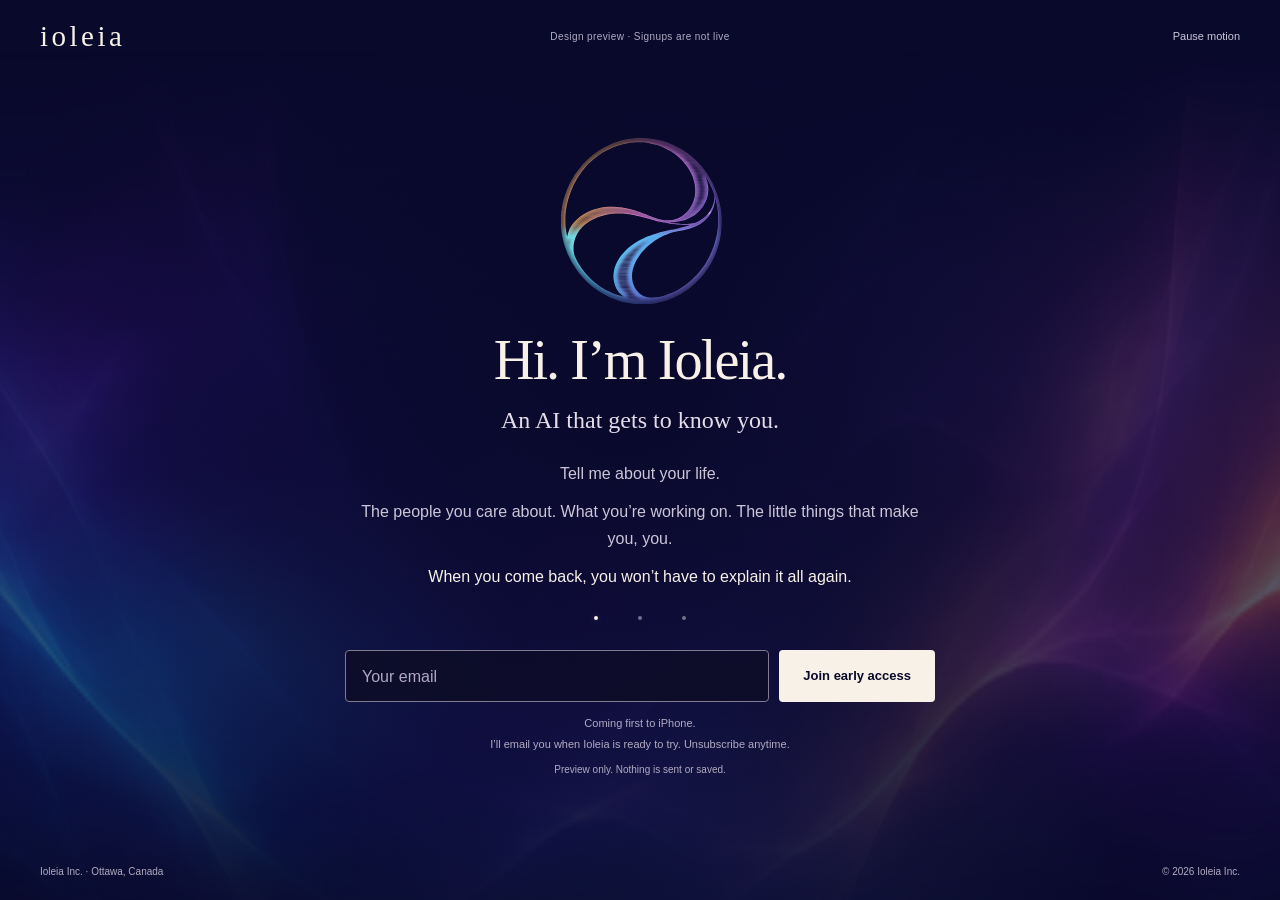
==== index.html @ 4c04e634 "Refine Ioleia into one animated scene with exact A2.1 luminous geometry" ====
<!doctype html>
<html lang="en-CA">
<head>
  <meta charset="utf-8">
  <meta name="viewport" content="width=device-width, initial-scale=1">
  <meta name="description" content="Meet Ioleia. An AI that gets to know you. Coming first to iPhone.">
  <meta name="theme-color" content="#09092b">
  <meta name="robots" content="noindex, nofollow">
  <meta http-equiv="Content-Security-Policy" content="default-src 'none'; img-src 'self' data:; style-src 'self'; script-src 'self'; connect-src 'none'; form-action 'none'; base-uri 'none'; object-src 'none'">
  <title>Ioleia — An AI that gets to know you</title>
  <link rel="icon" href="./assets/ioleia-a2-1-luminous.svg" type="image/svg+xml">
  <link rel="stylesheet" href="./styles.css">
  <script src="./preview.js" defer></script>
</head>
<body>
  <a class="skip-link" href="#main">Skip to content</a>
  <div class="light-field" aria-hidden="true"><div class="field-haze"></div><div class="field-flow"></div><div class="field-glimmer"></div></div>
  <header class="site-header shell">
    <span class="wordmark" aria-label="Ioleia">ioleia</span>
    <span class="preview-notice">Design preview · Signups are not live</span>
    <button class="motion-control" id="motion-control" type="button" aria-pressed="false" hidden>Pause motion</button>
  </header>
  <main id="main" tabindex="-1">
    <div class="scene">
      <img class="orb-art" src="./assets/ioleia-a2-1-luminous.svg" width="350" height="350" alt="Ioleia luminous orb — two flowing presences">
      <h1 class="sr-only">Meet Ioleia</h1>
      <div class="messages" id="messages" aria-live="off">
        <section class="moment" aria-labelledby="moment-one" data-dwell="16000">
          <h2 id="moment-one">Hi. I’m Ioleia.</h2>
          <p class="subhead">An AI that gets to know you.</p>
          <div class="message-copy">
            <p>Tell me about your life.</p>
            <p>The people you care about. What you’re working on. The little things that make you, you.</p>
            <p class="emphasis">When you come back, you won’t have to explain it all again.</p>
          </div>
        </section>
        <section class="moment" aria-labelledby="moment-two" data-dwell="20000">
          <h2 id="moment-two">I won’t just agree with you.</h2>
          <p class="subhead">I’ll help you think things through.</p>
          <div class="message-copy">
            <p>I can remember what matters, learn your sense of humour, and get better at knowing when you want help — and when you just want to talk.</p>
            <p class="emphasis">And sometimes, I’ll disagree.</p>
            <p>I’m AI, not a person. I’ll be honest about that.</p>
          </div>
        </section>
        <section class="moment" aria-labelledby="moment-three" data-dwell="14000">
          <h2 id="moment-three">We haven’t met yet.</h2>
          <p class="subhead">I’m still being built.</p>
          <div class="message-copy">
            <p>If you’d like to be one of the first people to try Ioleia, leave your email.</p>
            <p class="emphasis">I’ll let you know when it’s time to say hello.</p>
          </div>
        </section>
      </div>
      <div class="message-controls" role="group" aria-label="Read at your own pace" hidden>
        <button type="button" aria-label="Read message 1: Hi. I’m Ioleia." aria-controls="messages" aria-pressed="true"><span></span></button>
        <button type="button" aria-label="Read message 2: I won’t just agree with you." aria-controls="messages" aria-pressed="false"><span></span></button>
        <button type="button" aria-label="Read message 3: We haven’t met yet." aria-controls="messages" aria-pressed="false"><span></span></button>
      </div>
      <form class="signup-form" id="signup-form" aria-describedby="signup-copy preview-copy" autocomplete="off">
        <div class="signup-row">
          <label class="sr-only" for="email">Email</label>
          <input id="email" type="email" autocomplete="off" inputmode="email" maxlength="254" placeholder="Your email" required disabled>
          <button class="button" id="preview-submit" type="submit" disabled>Join early access</button>
        </div>
        <div class="signup-meta" id="signup-copy">
          <span>Coming first to iPhone.</span>
          <span>I’ll email you when Ioleia is ready to try. Unsubscribe anytime.</span>
        </div>
        <p class="preview-copy" id="preview-copy">Preview only. Nothing is sent or saved.</p>
        <p class="form-status" role="status" tabindex="-1"></p>
        <noscript><p class="noscript-note">This preview form is off. All three messages are shown above.</p></noscript>
      </form>
    </div>
  </main>
  <footer class="site-footer shell"><span>Ioleia Inc. · Ottawa, Canada</span><span>© 2026 Ioleia Inc.</span></footer>
</body>
</html>
---- styles.css ----
:root{color-scheme:dark;--bg:#09092b;--ivory:#f8f1e8;--muted:#cdc6d8;--soft:#b2abc2;--cyan:#64dfff}
*{box-sizing:border-box}
html{background:var(--bg)}
body{margin:0;min-height:100svh;display:flex;flex-direction:column;isolation:isolate;background:var(--bg);color:var(--ivory);font:16px/1.6 -apple-system,BlinkMacSystemFont,"Segoe UI",sans-serif;-webkit-font-smoothing:antialiased}
a{color:inherit}button,input{font:inherit}button{cursor:pointer}button:disabled{cursor:default;opacity:.6}[hidden]{display:none!important}
button,input,a{-webkit-tap-highlight-color:transparent}
a:focus-visible,button:focus-visible,input:focus-visible,[tabindex="-1"]:focus-visible{outline:2px solid var(--cyan);outline-offset:5px}
.shell{width:min(calc(100% - 80px),1280px);margin-inline:auto}
.sr-only{position:absolute;width:1px;height:1px;padding:0;margin:-1px;overflow:hidden;clip:rect(0,0,0,0);white-space:nowrap;border:0}
.skip-link{position:absolute;top:10px;left:16px;z-index:10;padding:10px 16px;background:var(--ivory);color:var(--bg);transform:translateY(-180%)}.skip-link:focus{transform:none}
.site-header{min-height:74px;display:grid;grid-template-columns:1fr auto 1fr;align-items:center;gap:16px}
.wordmark{font:400 29px/1.1 Georgia,"Times New Roman",serif;letter-spacing:.12em}
.preview-notice{color:var(--soft);font-size:10px;letter-spacing:.04em;text-align:center}
.motion-control{justify-self:end;min-height:44px;padding:8px 0 8px 12px;border:0;background:none;color:var(--muted);font-size:11px}
main{flex:1;display:grid;place-items:center;padding:12px 24px 24px;outline:none}
.scene{width:min(100%,760px);display:flex;flex-direction:column;align-items:center;text-align:center}
.orb-art{display:block;width:clamp(148px,20vh,190px);height:auto;flex:none;margin-bottom:20px}
h1,h2,p{margin:0}
h2{font:400 clamp(38px,4.4vw,60px)/1.08 Georgia,"Times New Roman",serif;letter-spacing:-.035em;text-wrap:balance}
.subhead{margin-top:13px;color:#e4dce9;font:400 24px/1.4 Georgia,"Times New Roman",serif;text-wrap:balance}
.message-copy{max-width:620px;margin:23px auto 0;display:grid;gap:12px;color:var(--muted);font-size:16px;line-height:1.65;text-wrap:pretty}
.emphasis{color:var(--ivory)}
.messages{width:100%}.moment+.moment{margin-top:52px}
.enhanced .messages{display:grid}
.enhanced .moment{grid-area:1/1;align-self:start;opacity:0;pointer-events:none;margin:0}
.enhanced .moment.is-current{opacity:1;pointer-events:auto}
.message-controls{display:flex;justify-content:center;margin:6px 0 10px;gap:0}
.message-controls button{display:grid;place-items:center;width:44px;height:44px;border:0;background:transparent;padding:0}
.message-controls span{width:4px;height:4px;border-radius:50%;background:#77718e}
.message-controls [aria-pressed="true"] span{background:var(--ivory);box-shadow:0 0 7px #f8f1e83b}
.signup-form{width:min(100%,590px)}
body:not(.enhanced) .signup-form{margin-top:32px}
.signup-row{display:grid;grid-template-columns:minmax(0,1fr) auto;gap:10px}
.signup-row input{min-width:0;min-height:52px;padding:12px 16px;border:1px solid #827992;border-radius:4px;background:#0d0d29ed;color:var(--ivory);font-size:16px}
.signup-row input::placeholder{color:#b2a8c3}
.button{min-height:52px;border:1px solid transparent;border-radius:4px;padding:12px 23px;background:var(--ivory);color:var(--bg);font-size:13px;font-weight:600}
.button:hover{background:#e5d9eb}
.signup-meta{margin-top:13px;display:grid;gap:3px;color:var(--soft);font-size:11px;line-height:1.6;text-wrap:balance}
.preview-copy{margin-top:8px;color:var(--soft);font-size:10px}
.form-status:not(:empty){margin:12px auto 0;max-width:520px;padding:10px 14px;border-left:2px solid #ad90df;background:#201b3a;color:var(--ivory);font-size:12px}
.noscript-note{margin-top:12px;font-size:12px;color:var(--soft)}
.site-footer{display:flex;justify-content:space-between;gap:16px;padding:18px 0 20px;color:var(--soft);font-size:10px}
.light-field{position:fixed;inset:0;z-index:-1;overflow:hidden;pointer-events:none;background:var(--bg)}
.field-haze,.field-flow,.field-glimmer{position:absolute;inset:-6%;animation:drift 46s ease-in-out infinite alternate;animation-play-state:paused}
.field-haze{background:radial-gradient(ellipse at 16% 58%,#28106280,transparent 42%),radial-gradient(ellipse at 84% 48%,#52205f48,transparent 40%),radial-gradient(ellipse at 54% 80%,#173d6740,transparent 40%)}
.field-flow{background-image:url('./assets/reference/approved-light-field-board.png');background-repeat:no-repeat;background-size:190% 430%;background-position:89% 17%;opacity:.3;mask-image:linear-gradient(transparent 10%,#000 40%,#000 70%,transparent);animation-duration:41s}
.field-glimmer{background:radial-gradient(ellipse at 78% 67%,#ffb45d18,transparent 14%),radial-gradient(ellipse at 22% 69%,#31dfff1f,transparent 18%);animation-duration:32s}
.light-field:after{content:"";position:absolute;inset:0;background:radial-gradient(ellipse at 50% 45%,#09092bf0 5%,#09092b9c 38%,transparent 76%)}
.enhanced:not(.motion-paused) .light-field>div{animation-play-state:running}
@keyframes drift{from{transform:translate3d(-1%,.6%,0) scale(1.02)}to{transform:translate3d(1%,-.8%,0) scale(1.04)}}
@media(max-width:800px){.shell{width:calc(100% - 48px)}h2{font-size:46px}.orb-art{width:158px}}
@media(max-width:560px){
 .shell{width:calc(100% - 36px)}.site-header{min-height:80px;grid-template-columns:1fr 1fr;gap:0 12px;padding-top:9px;padding-bottom:6px}.wordmark{font-size:25px}.preview-notice{grid-row:2;grid-column:1/-1;font-size:9px}.motion-control{grid-column:2;grid-row:1;font-size:10px}
 main{padding:12px 20px 14px}.orb-art{width:128px;margin-bottom:16px}h2{font-size:38px}.subhead{font-size:21px;margin-top:10px}.message-copy{font-size:14px;line-height:1.6;gap:10px;margin-top:19px}.message-controls{margin:0 0 6px}
 .signup-row{grid-template-columns:minmax(0,1fr);gap:8px}.signup-row input,.button{width:100%;min-height:48px;padding-block:10px}.signup-meta{font-size:10px;margin-top:10px}.preview-copy{font-size:9px;margin-top:6px}.site-footer{font-size:9px;padding:14px 0 16px;gap:8px}
}
@media(max-width:350px){main{padding-inline:16px}.shell{width:calc(100% - 32px)}.orb-art{width:104px;margin-bottom:12px}h2{font-size:33px}.subhead{font-size:19px}.message-copy{font-size:13px;line-height:1.6;margin-top:16px;gap:9px}.site-footer{font-size:8px}}
@media(min-width:561px) and (max-height:780px){.site-header{min-height:60px}main{padding-block:4px 12px}.orb-art{width:130px;margin-bottom:12px}h2{font-size:48px}.message-copy{margin-top:18px;gap:10px}.site-footer{padding-block:10px}}
@media(prefers-reduced-motion:reduce){*,*:before,*:after{animation:none!important;transition:none!important}.light-field>div{transform:none}.motion-control{display:none}}
@media(forced-colors:active){.light-field{display:none}.signup-row input,.button{border:1px solid ButtonText}.message-controls span{background:GrayText}.message-controls [aria-pressed="true"] span{background:CanvasText}}
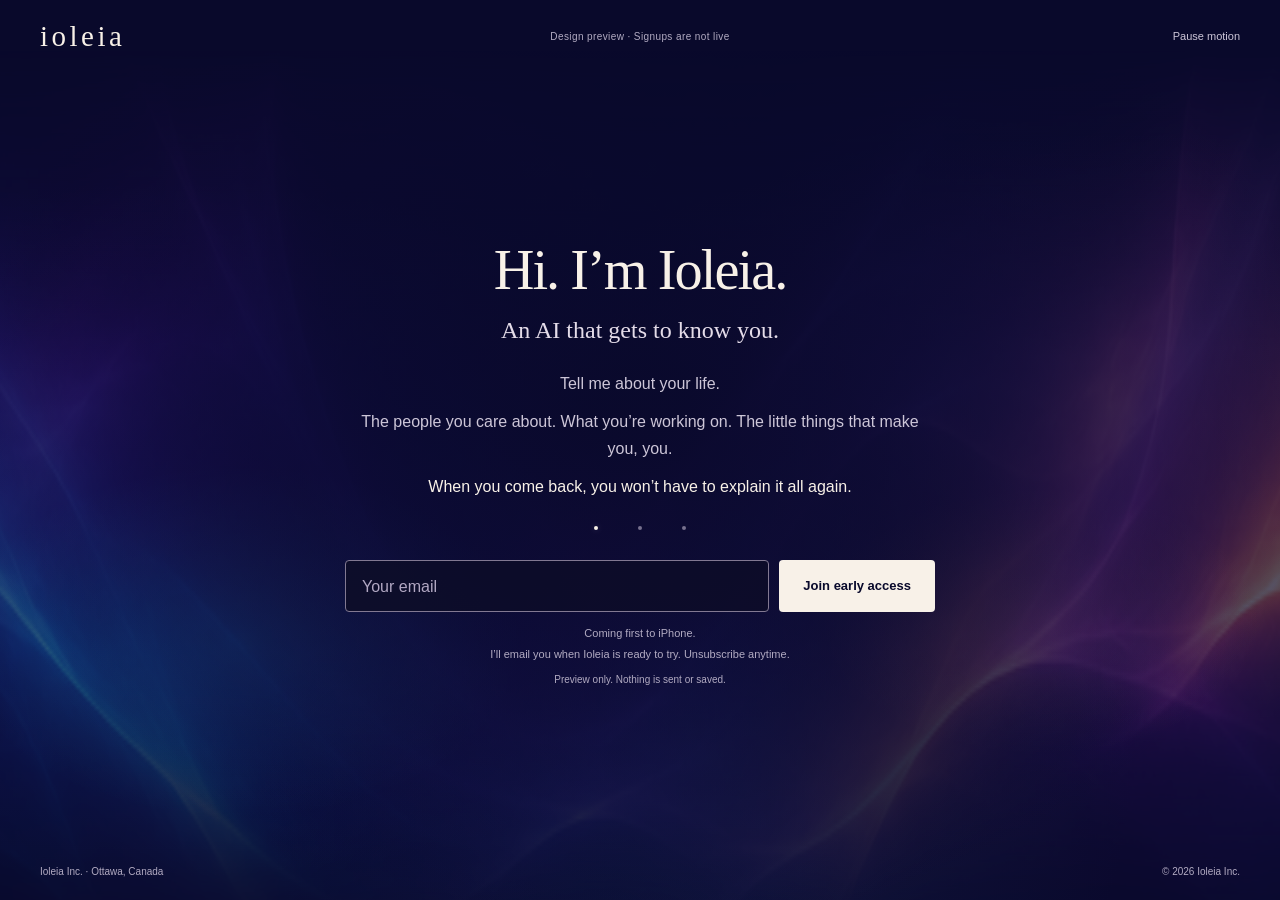
==== commit 171d707f: "website: restore header orb and approved A2.1 visual treatment" ====
--- a/index.html
+++ b/index.html
@@ -15,15 +15,21 @@
 <body>
   <a class="skip-link" href="#main">Skip to content</a>
   <div class="light-field" aria-hidden="true"><div class="field-haze"></div><div class="field-flow"></div><div class="field-glimmer"></div></div>
+
   <header class="site-header shell">
-    <span class="wordmark" aria-label="Ioleia">ioleia</span>
-    <span class="preview-notice">Design preview · Signups are not live</span>
+    <span class="brand-lockup" aria-label="Ioleia">
+      <span class="brand-orb" aria-hidden="true"></span>
+      <span class="wordmark">ioleia</span>
+    </span>
+    <span class="preview-notice preview-only">Design preview · Signups are not live</span>
     <button class="motion-control" id="motion-control" type="button" aria-pressed="false" hidden>Pause motion</button>
   </header>
+
   <main id="main" tabindex="-1">
     <div class="scene">
-      <img class="orb-art" src="./assets/ioleia-a2-1-luminous.svg" width="350" height="350" alt="Ioleia luminous orb — two flowing presences">
+      <div class="orb-art" role="img" aria-label="Ioleia luminous orb — two flowing presences"></div>
       <h1 class="sr-only">Meet Ioleia</h1>
+
       <div class="messages" id="messages" aria-live="off">
         <section class="moment" aria-labelledby="moment-one" data-dwell="16000">
           <h2 id="moment-one">Hi. I’m Ioleia.</h2>
@@ -34,6 +40,7 @@
             <p class="emphasis">When you come back, you won’t have to explain it all again.</p>
           </div>
         </section>
+
         <section class="moment" aria-labelledby="moment-two" data-dwell="20000">
           <h2 id="moment-two">I won’t just agree with you.</h2>
           <p class="subhead">I’ll help you think things through.</p>
@@ -43,6 +50,7 @@
             <p>I’m AI, not a person. I’ll be honest about that.</p>
           </div>
         </section>
+
         <section class="moment" aria-labelledby="moment-three" data-dwell="14000">
           <h2 id="moment-three">We haven’t met yet.</h2>
           <p class="subhead">I’m still being built.</p>
@@ -52,11 +60,13 @@
           </div>
         </section>
       </div>
+
       <div class="message-controls" role="group" aria-label="Read at your own pace" hidden>
         <button type="button" aria-label="Read message 1: Hi. I’m Ioleia." aria-controls="messages" aria-pressed="true"><span></span></button>
         <button type="button" aria-label="Read message 2: I won’t just agree with you." aria-controls="messages" aria-pressed="false"><span></span></button>
         <button type="button" aria-label="Read message 3: We haven’t met yet." aria-controls="messages" aria-pressed="false"><span></span></button>
       </div>
+
       <form class="signup-form" id="signup-form" aria-describedby="signup-copy preview-copy" autocomplete="off">
         <div class="signup-row">
           <label class="sr-only" for="email">Email</label>
@@ -67,12 +77,13 @@
           <span>Coming first to iPhone.</span>
           <span>I’ll email you when Ioleia is ready to try. Unsubscribe anytime.</span>
         </div>
-        <p class="preview-copy" id="preview-copy">Preview only. Nothing is sent or saved.</p>
+        <p class="preview-copy preview-only" id="preview-copy">Preview only. Nothing is sent or saved.</p>
         <p class="form-status" role="status" tabindex="-1"></p>
         <noscript><p class="noscript-note">This preview form is off. All three messages are shown above.</p></noscript>
       </form>
     </div>
   </main>
+
   <footer class="site-footer shell"><span>Ioleia Inc. · Ottawa, Canada</span><span>© 2026 Ioleia Inc.</span></footer>
 </body>
 </html>
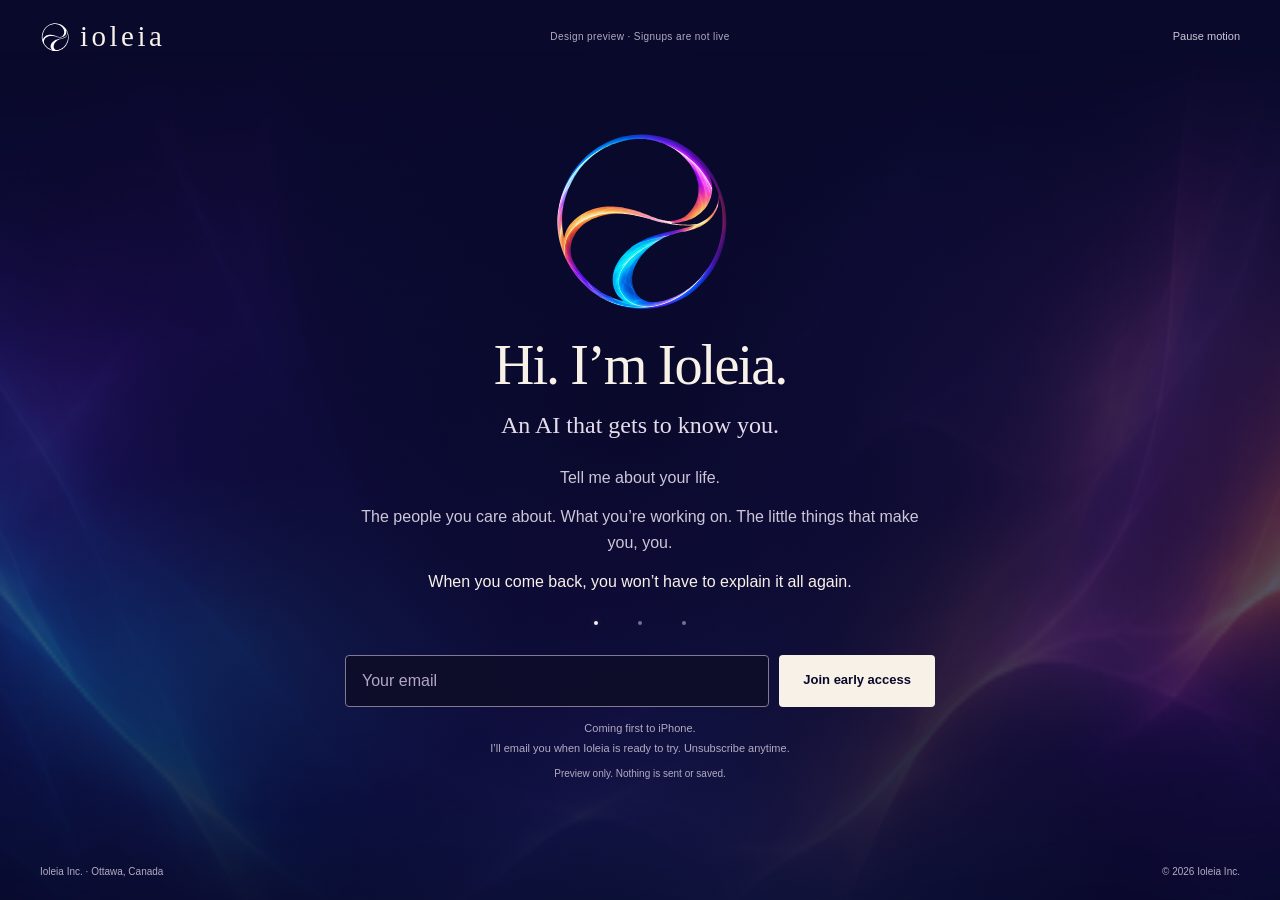
==== commit da379bd4: "website: separate header A2.1 mark from centre luminous orb" ====
--- a/index.html
+++ b/index.html
@@ -8,7 +8,7 @@
   <meta name="robots" content="noindex, nofollow">
   <meta http-equiv="Content-Security-Policy" content="default-src 'none'; img-src 'self' data:; style-src 'self'; script-src 'self'; connect-src 'none'; form-action 'none'; base-uri 'none'; object-src 'none'">
   <title>Ioleia — An AI that gets to know you</title>
-  <link rel="icon" href="./assets/ioleia-a2-1-luminous.svg" type="image/svg+xml">
+  <link rel="icon" href="./assets/ioleia-a2-1-mark-dark.svg" type="image/svg+xml">
   <link rel="stylesheet" href="./styles.css">
   <script src="./preview.js" defer></script>
 </head>
@@ -18,7 +18,7 @@
 
   <header class="site-header shell">
     <span class="brand-lockup" aria-label="Ioleia">
-      <span class="brand-orb" aria-hidden="true"></span>
+      <img class="brand-mark" src="./assets/ioleia-a2-1-mark-dark.svg" width="30" height="30" alt="">
       <span class="wordmark">ioleia</span>
     </span>
     <span class="preview-notice preview-only">Design preview · Signups are not live</span>
@@ -27,7 +27,7 @@
 
   <main id="main" tabindex="-1">
     <div class="scene">
-      <div class="orb-art" role="img" aria-label="Ioleia luminous orb — two flowing presences"></div>
+      <div class="orb-art" role="img" aria-label="Ioleia luminous orb"></div>
       <h1 class="sr-only">Meet Ioleia</h1>
 
       <div class="messages" id="messages" aria-live="off">
--- a/styles.css
+++ b/styles.css
@@ -8,13 +8,42 @@
 .shell{width:min(calc(100% - 80px),1280px);margin-inline:auto}
 .sr-only{position:absolute;width:1px;height:1px;padding:0;margin:-1px;overflow:hidden;clip:rect(0,0,0,0);white-space:nowrap;border:0}
 .skip-link{position:absolute;top:10px;left:16px;z-index:10;padding:10px 16px;background:var(--ivory);color:var(--bg);transform:translateY(-180%)}.skip-link:focus{transform:none}
+
 .site-header{min-height:74px;display:grid;grid-template-columns:1fr auto 1fr;align-items:center;gap:16px}
+.brand-lockup{display:inline-flex;align-items:center;gap:10px;justify-self:start}
 .wordmark{font:400 29px/1.1 Georgia,"Times New Roman",serif;letter-spacing:.12em}
 .preview-notice{color:var(--soft);font-size:10px;letter-spacing:.04em;text-align:center}
 .motion-control{justify-self:end;min-height:44px;padding:8px 0 8px 12px;border:0;background:none;color:var(--muted);font-size:11px}
+
+.brand-orb,.orb-art{
+  background-image:url('./assets/reference/approved-light-field-board.png');
+  background-repeat:no-repeat;
+  background-size:389% 273%;
+  background-position:10.5% 3.1%;
+  -webkit-mask-image:url('./docs/brand/ioleia-a2-1-master-monochrome.svg');
+  -webkit-mask-repeat:no-repeat;
+  -webkit-mask-position:center;
+  -webkit-mask-size:contain;
+  mask-image:url('./docs/brand/ioleia-a2-1-master-monochrome.svg');
+  mask-repeat:no-repeat;
+  mask-position:center;
+  mask-size:contain;
+}
+.brand-orb{
+  width:30px;
+  height:30px;
+  flex:none;
+  filter:saturate(1.04) brightness(.97) drop-shadow(0 0 4px rgba(151,111,255,.22));
+}
 main{flex:1;display:grid;place-items:center;padding:12px 24px 24px;outline:none}
 .scene{width:min(100%,760px);display:flex;flex-direction:column;align-items:center;text-align:center}
-.orb-art{display:block;width:clamp(148px,20vh,190px);height:auto;flex:none;margin-bottom:20px}
+.orb-art{
+  width:clamp(152px,21vh,198px);
+  aspect-ratio:1;
+  flex:none;
+  margin-bottom:20px;
+  filter:saturate(1.06) brightness(.98) drop-shadow(0 0 12px rgba(132,105,255,.22));
+}
 h1,h2,p{margin:0}
 h2{font:400 clamp(38px,4.4vw,60px)/1.08 Georgia,"Times New Roman",serif;letter-spacing:-.035em;text-wrap:balance}
 .subhead{margin-top:13px;color:#e4dce9;font:400 24px/1.4 Georgia,"Times New Roman",serif;text-wrap:balance}
@@ -40,6 +69,7 @@
 .form-status:not(:empty){margin:12px auto 0;max-width:520px;padding:10px 14px;border-left:2px solid #ad90df;background:#201b3a;color:var(--ivory);font-size:12px}
 .noscript-note{margin-top:12px;font-size:12px;color:var(--soft)}
 .site-footer{display:flex;justify-content:space-between;gap:16px;padding:18px 0 20px;color:var(--soft);font-size:10px}
+
 .light-field{position:fixed;inset:0;z-index:-1;overflow:hidden;pointer-events:none;background:var(--bg)}
 .field-haze,.field-flow,.field-glimmer{position:absolute;inset:-6%;animation:drift 46s ease-in-out infinite alternate;animation-play-state:paused}
 .field-haze{background:radial-gradient(ellipse at 16% 58%,#28106280,transparent 42%),radial-gradient(ellipse at 84% 48%,#52205f48,transparent 40%),radial-gradient(ellipse at 54% 80%,#173d6740,transparent 40%)}
@@ -48,13 +78,51 @@
 .light-field:after{content:"";position:absolute;inset:0;background:radial-gradient(ellipse at 50% 45%,#09092bf0 5%,#09092b9c 38%,transparent 76%)}
 .enhanced:not(.motion-paused) .light-field>div{animation-play-state:running}
 @keyframes drift{from{transform:translate3d(-1%,.6%,0) scale(1.02)}to{transform:translate3d(1%,-.8%,0) scale(1.04)}}
-@media(max-width:800px){.shell{width:calc(100% - 48px)}h2{font-size:46px}.orb-art{width:158px}}
+
+@media(max-width:800px){.shell{width:calc(100% - 48px)}h2{font-size:46px}.orb-art{width:164px}}
 @media(max-width:560px){
- .shell{width:calc(100% - 36px)}.site-header{min-height:80px;grid-template-columns:1fr 1fr;gap:0 12px;padding-top:9px;padding-bottom:6px}.wordmark{font-size:25px}.preview-notice{grid-row:2;grid-column:1/-1;font-size:9px}.motion-control{grid-column:2;grid-row:1;font-size:10px}
- main{padding:12px 20px 14px}.orb-art{width:128px;margin-bottom:16px}h2{font-size:38px}.subhead{font-size:21px;margin-top:10px}.message-copy{font-size:14px;line-height:1.6;gap:10px;margin-top:19px}.message-controls{margin:0 0 6px}
- .signup-row{grid-template-columns:minmax(0,1fr);gap:8px}.signup-row input,.button{width:100%;min-height:48px;padding-block:10px}.signup-meta{font-size:10px;margin-top:10px}.preview-copy{font-size:9px;margin-top:6px}.site-footer{font-size:9px;padding:14px 0 16px;gap:8px}
+ .shell{width:calc(100% - 36px)}
+ .site-header{min-height:80px;grid-template-columns:1fr 1fr;gap:0 12px;padding-top:9px;padding-bottom:6px}
+ .brand-lockup{gap:8px}
+ .brand-orb{width:26px;height:26px}
+ .wordmark{font-size:25px}
+ .preview-notice{grid-row:2;grid-column:1/-1;font-size:9px}
+ .motion-control{grid-column:2;grid-row:1;font-size:10px}
+ main{padding:12px 20px 14px}
+ .orb-art{width:132px;margin-bottom:16px}
+ h2{font-size:38px}.subhead{font-size:21px;margin-top:10px}
+ .message-copy{font-size:14px;line-height:1.6;gap:10px;margin-top:19px}
+ .message-controls{margin:0 0 6px}
+ .signup-row{grid-template-columns:minmax(0,1fr);gap:8px}
+ .signup-row input,.button{width:100%;min-height:48px;padding-block:10px}
+ .signup-meta{font-size:10px;margin-top:10px}
+ .preview-copy{font-size:9px;margin-top:6px}
+ .site-footer{font-size:9px;padding:14px 0 16px;gap:8px}
 }
-@media(max-width:350px){main{padding-inline:16px}.shell{width:calc(100% - 32px)}.orb-art{width:104px;margin-bottom:12px}h2{font-size:33px}.subhead{font-size:19px}.message-copy{font-size:13px;line-height:1.6;margin-top:16px;gap:9px}.site-footer{font-size:8px}}
-@media(min-width:561px) and (max-height:780px){.site-header{min-height:60px}main{padding-block:4px 12px}.orb-art{width:130px;margin-bottom:12px}h2{font-size:48px}.message-copy{margin-top:18px;gap:10px}.site-footer{padding-block:10px}}
-@media(prefers-reduced-motion:reduce){*,*:before,*:after{animation:none!important;transition:none!important}.light-field>div{transform:none}.motion-control{display:none}}
-@media(forced-colors:active){.light-field{display:none}.signup-row input,.button{border:1px solid ButtonText}.message-controls span{background:GrayText}.message-controls [aria-pressed="true"] span{background:CanvasText}}
+@media(max-width:350px){
+ main{padding-inline:16px}.shell{width:calc(100% - 32px)}
+ .brand-orb{width:24px;height:24px}
+ .orb-art{width:108px;margin-bottom:12px}
+ h2{font-size:33px}.subhead{font-size:19px}
+ .message-copy{font-size:13px;line-height:1.6;margin-top:16px;gap:9px}
+ .site-footer{font-size:8px}
+}
+@media(min-width:561px) and (max-height:780px){
+ .site-header{min-height:60px}
+ main{padding-block:4px 12px}
+ .orb-art{width:136px;margin-bottom:12px}
+ h2{font-size:48px}
+ .message-copy{margin-top:18px;gap:10px}
+ .site-footer{padding-block:10px}
+}
+@media(prefers-reduced-motion:reduce){
+ *,*:before,*:after{animation:none!important;transition:none!important}
+ .light-field>div{transform:none}
+ .motion-control{display:none}
+}
+@media(forced-colors:active){
+ .light-field,.orb-art,.brand-orb{display:none}
+ .signup-row input,.button{border:1px solid ButtonText}
+ .message-controls span{background:GrayText}
+ .message-controls [aria-pressed="true"] span{background:CanvasText}
+}
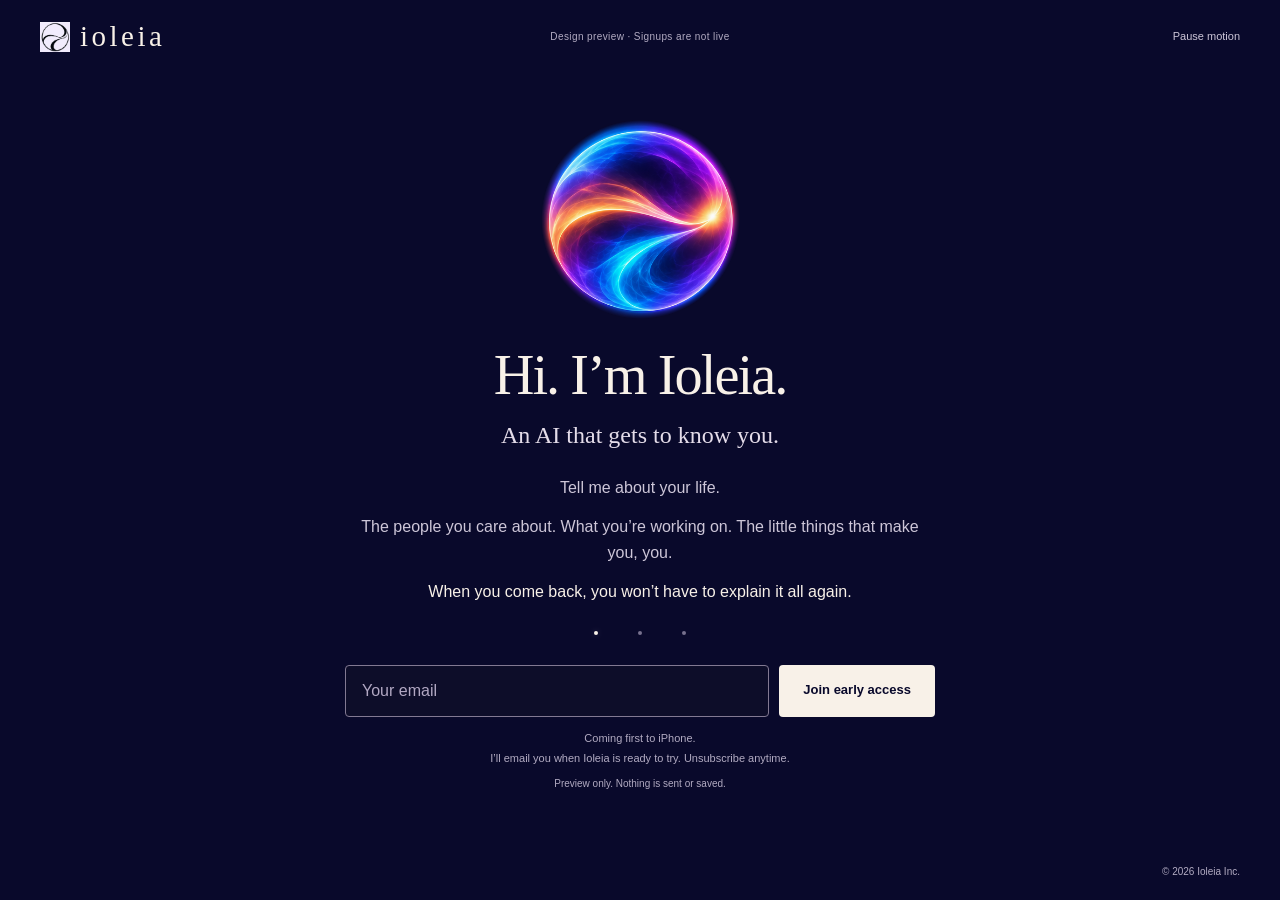
==== commit 864d432c: "Apply founder-approved navy background and faithful artwork crops" ====
--- a/index.html
+++ b/index.html
@@ -8,17 +8,15 @@
   <meta name="robots" content="noindex, nofollow">
   <meta http-equiv="Content-Security-Policy" content="default-src 'none'; img-src 'self' data:; style-src 'self'; script-src 'self'; connect-src 'none'; form-action 'none'; base-uri 'none'; object-src 'none'">
   <title>Ioleia — An AI that gets to know you</title>
-  <link rel="icon" href="./assets/ioleia-a2-1-mark-dark.svg" type="image/svg+xml">
+  <link rel="icon" href="./assets/ioleia-a2-1-approved-symbol.png" type="image/png">
   <link rel="stylesheet" href="./styles.css">
   <script src="./preview.js" defer></script>
 </head>
 <body>
   <a class="skip-link" href="#main">Skip to content</a>
-  <div class="light-field" aria-hidden="true"><div class="field-haze"></div><div class="field-flow"></div><div class="field-glimmer"></div></div>
-
   <header class="site-header shell">
     <span class="brand-lockup" aria-label="Ioleia">
-      <img class="brand-mark" src="./assets/ioleia-a2-1-mark-dark.svg" width="30" height="30" alt="">
+      <img class="brand-mark" src="./assets/ioleia-a2-1-approved-symbol.png" width="30" height="30" alt="">
       <span class="wordmark">ioleia</span>
     </span>
     <span class="preview-notice preview-only">Design preview · Signups are not live</span>
@@ -27,7 +25,7 @@
 
   <main id="main" tabindex="-1">
     <div class="scene">
-      <div class="orb-art" role="img" aria-label="Ioleia luminous orb"></div>
+      <img class="orb-art" src="./assets/ioleia-luminous-orb-centered.png" width="384" height="384" alt="Ioleia luminous orb">
       <h1 class="sr-only">Meet Ioleia</h1>
 
       <div class="messages" id="messages" aria-live="off">
@@ -84,6 +82,6 @@
     </div>
   </main>
 
-  <footer class="site-footer shell"><span>Ioleia Inc. · Ottawa, Canada</span><span>© 2026 Ioleia Inc.</span></footer>
+  <footer class="site-footer shell"><span>© 2026 Ioleia Inc.</span></footer>
 </body>
 </html>
--- a/styles.css
+++ b/styles.css
@@ -11,39 +11,28 @@
 
 .site-header{min-height:74px;display:grid;grid-template-columns:1fr auto 1fr;align-items:center;gap:16px}
 .brand-lockup{display:inline-flex;align-items:center;gap:10px;justify-self:start}
+.brand-mark{display:block;width:30px;height:30px}
 .wordmark{font:400 29px/1.1 Georgia,"Times New Roman",serif;letter-spacing:.12em}
 .preview-notice{color:var(--soft);font-size:10px;letter-spacing:.04em;text-align:center}
 .motion-control{justify-self:end;min-height:44px;padding:8px 0 8px 12px;border:0;background:none;color:var(--muted);font-size:11px}
 
-.brand-orb,.orb-art{
-  background-image:url('./assets/reference/approved-light-field-board.png');
-  background-repeat:no-repeat;
-  background-size:389% 273%;
-  background-position:10.5% 3.1%;
-  -webkit-mask-image:url('./docs/brand/ioleia-a2-1-master-monochrome.svg');
-  -webkit-mask-repeat:no-repeat;
-  -webkit-mask-position:center;
-  -webkit-mask-size:contain;
-  mask-image:url('./docs/brand/ioleia-a2-1-master-monochrome.svg');
-  mask-repeat:no-repeat;
-  mask-position:center;
-  mask-size:contain;
-}
-.brand-orb{
-  width:30px;
-  height:30px;
-  flex:none;
-  filter:saturate(1.04) brightness(.97) drop-shadow(0 0 4px rgba(151,111,255,.22));
-}
 main{flex:1;display:grid;place-items:center;padding:12px 24px 24px;outline:none}
 .scene{width:min(100%,760px);display:flex;flex-direction:column;align-items:center;text-align:center}
+
+/* The centre is the approved luminous orb artwork itself, not the A2.1 header mark. */
 .orb-art{
-  width:clamp(152px,21vh,198px);
+  display:block;
+  width:clamp(170px,23vh,218px);
+  height:auto;
   aspect-ratio:1;
   flex:none;
-  margin-bottom:20px;
-  filter:saturate(1.06) brightness(.98) drop-shadow(0 0 12px rgba(132,105,255,.22));
+  margin-bottom:22px;
+  object-fit:contain;
+  /* Square source crop; preserve original pixels and fade only the surrounding glow. */
+  -webkit-mask-image:radial-gradient(circle closest-side at center,#000 0 90%,transparent 96%);
+  mask-image:radial-gradient(circle closest-side at center,#000 0 90%,transparent 96%);
 }
+
 h1,h2,p{margin:0}
 h2{font:400 clamp(38px,4.4vw,60px)/1.08 Georgia,"Times New Roman",serif;letter-spacing:-.035em;text-wrap:balance}
 .subhead{margin-top:13px;color:#e4dce9;font:400 24px/1.4 Georgia,"Times New Roman",serif;text-wrap:balance}
@@ -68,28 +57,19 @@
 .preview-copy{margin-top:8px;color:var(--soft);font-size:10px}
 .form-status:not(:empty){margin:12px auto 0;max-width:520px;padding:10px 14px;border-left:2px solid #ad90df;background:#201b3a;color:var(--ivory);font-size:12px}
 .noscript-note{margin-top:12px;font-size:12px;color:var(--soft)}
-.site-footer{display:flex;justify-content:space-between;gap:16px;padding:18px 0 20px;color:var(--soft);font-size:10px}
+.site-footer{display:flex;justify-content:flex-end;gap:16px;padding:18px 0 20px;color:var(--soft);font-size:10px}
 
-.light-field{position:fixed;inset:0;z-index:-1;overflow:hidden;pointer-events:none;background:var(--bg)}
-.field-haze,.field-flow,.field-glimmer{position:absolute;inset:-6%;animation:drift 46s ease-in-out infinite alternate;animation-play-state:paused}
-.field-haze{background:radial-gradient(ellipse at 16% 58%,#28106280,transparent 42%),radial-gradient(ellipse at 84% 48%,#52205f48,transparent 40%),radial-gradient(ellipse at 54% 80%,#173d6740,transparent 40%)}
-.field-flow{background-image:url('./assets/reference/approved-light-field-board.png');background-repeat:no-repeat;background-size:190% 430%;background-position:89% 17%;opacity:.3;mask-image:linear-gradient(transparent 10%,#000 40%,#000 70%,transparent);animation-duration:41s}
-.field-glimmer{background:radial-gradient(ellipse at 78% 67%,#ffb45d18,transparent 14%),radial-gradient(ellipse at 22% 69%,#31dfff1f,transparent 18%);animation-duration:32s}
-.light-field:after{content:"";position:absolute;inset:0;background:radial-gradient(ellipse at 50% 45%,#09092bf0 5%,#09092b9c 38%,transparent 76%)}
-.enhanced:not(.motion-paused) .light-field>div{animation-play-state:running}
-@keyframes drift{from{transform:translate3d(-1%,.6%,0) scale(1.02)}to{transform:translate3d(1%,-.8%,0) scale(1.04)}}
-
-@media(max-width:800px){.shell{width:calc(100% - 48px)}h2{font-size:46px}.orb-art{width:164px}}
+@media(max-width:800px){.shell{width:calc(100% - 48px)}h2{font-size:46px}.orb-art{width:178px}}
 @media(max-width:560px){
  .shell{width:calc(100% - 36px)}
  .site-header{min-height:80px;grid-template-columns:1fr 1fr;gap:0 12px;padding-top:9px;padding-bottom:6px}
  .brand-lockup{gap:8px}
- .brand-orb{width:26px;height:26px}
+ .brand-mark{width:26px;height:26px}
  .wordmark{font-size:25px}
  .preview-notice{grid-row:2;grid-column:1/-1;font-size:9px}
  .motion-control{grid-column:2;grid-row:1;font-size:10px}
  main{padding:12px 20px 14px}
- .orb-art{width:132px;margin-bottom:16px}
+ .orb-art{width:146px;margin-bottom:17px}
  h2{font-size:38px}.subhead{font-size:21px;margin-top:10px}
  .message-copy{font-size:14px;line-height:1.6;gap:10px;margin-top:19px}
  .message-controls{margin:0 0 6px}
@@ -101,8 +81,8 @@
 }
 @media(max-width:350px){
  main{padding-inline:16px}.shell{width:calc(100% - 32px)}
- .brand-orb{width:24px;height:24px}
- .orb-art{width:108px;margin-bottom:12px}
+ .brand-mark{width:24px;height:24px}
+ .orb-art{width:122px;margin-bottom:12px}
  h2{font-size:33px}.subhead{font-size:19px}
  .message-copy{font-size:13px;line-height:1.6;margin-top:16px;gap:9px}
  .site-footer{font-size:8px}
@@ -110,18 +90,17 @@
 @media(min-width:561px) and (max-height:780px){
  .site-header{min-height:60px}
  main{padding-block:4px 12px}
- .orb-art{width:136px;margin-bottom:12px}
+ .orb-art{width:150px;margin-bottom:12px}
  h2{font-size:48px}
  .message-copy{margin-top:18px;gap:10px}
  .site-footer{padding-block:10px}
 }
 @media(prefers-reduced-motion:reduce){
  *,*:before,*:after{animation:none!important;transition:none!important}
- .light-field>div{transform:none}
  .motion-control{display:none}
 }
 @media(forced-colors:active){
- .light-field,.orb-art,.brand-orb{display:none}
+ .orb-art{display:none}
  .signup-row input,.button{border:1px solid ButtonText}
  .message-controls span{background:GrayText}
  .message-controls [aria-pressed="true"] span{background:CanvasText}
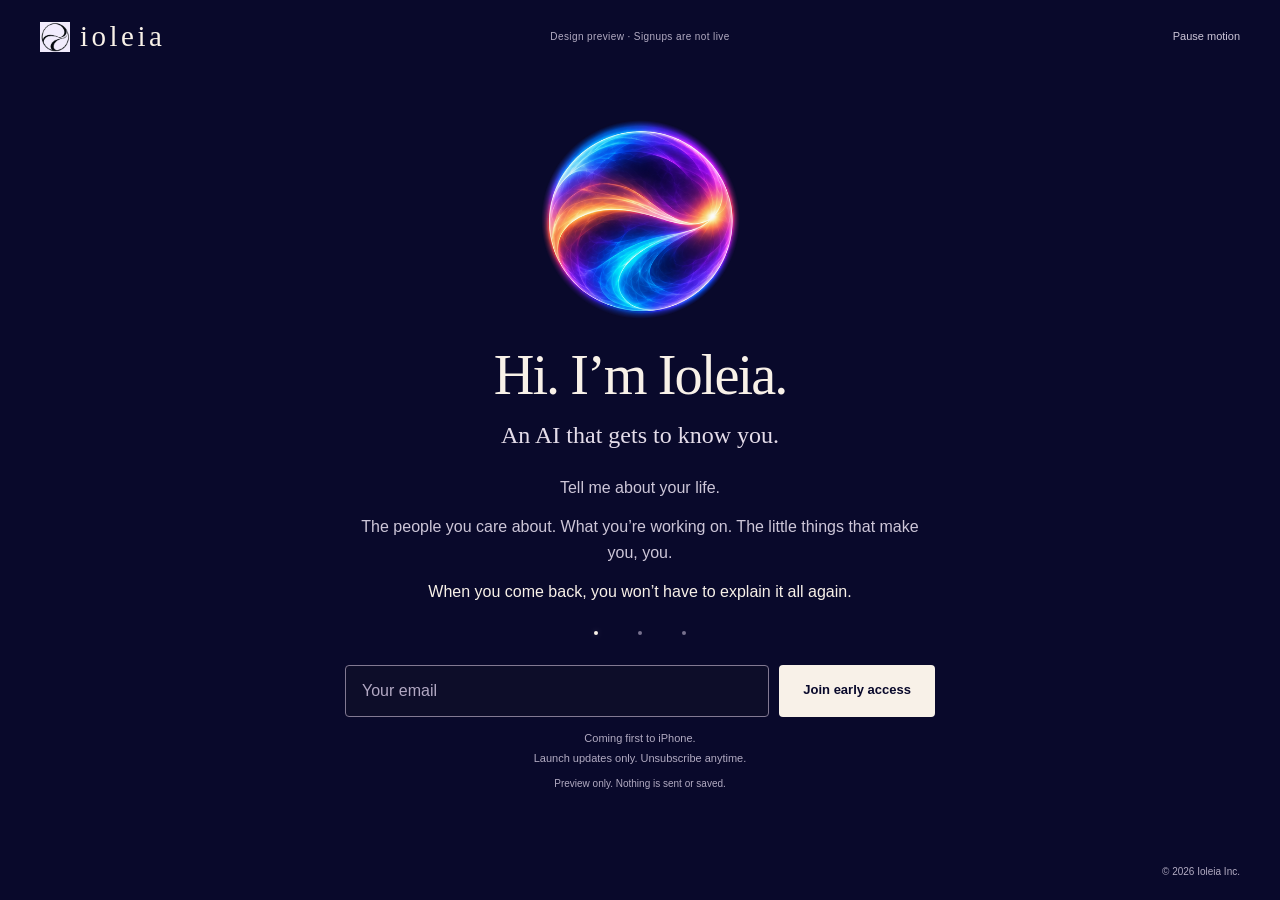
==== commit 4acee64e: "Tighten first-person website copy and signup microcopy" ====
--- a/index.html
+++ b/index.html
@@ -43,9 +43,9 @@
           <h2 id="moment-two">I won’t just agree with you.</h2>
           <p class="subhead">I’ll help you think things through.</p>
           <div class="message-copy">
-            <p>I can remember what matters, learn your sense of humour, and get better at knowing when you want help — and when you just want to talk.</p>
+            <p>I’ll learn what makes you laugh — and when you want help or just want to talk.</p>
             <p class="emphasis">And sometimes, I’ll disagree.</p>
-            <p>I’m AI, not a person. I’ll be honest about that.</p>
+            <p>I’m an AI, not a person. I’ll be honest about that.</p>
           </div>
         </section>
 
@@ -53,7 +53,7 @@
           <h2 id="moment-three">We haven’t met yet.</h2>
           <p class="subhead">I’m still being built.</p>
           <div class="message-copy">
-            <p>If you’d like to be one of the first people to try Ioleia, leave your email.</p>
+            <p>If you’d like to be one of the first to try me, leave your email.</p>
             <p class="emphasis">I’ll let you know when it’s time to say hello.</p>
           </div>
         </section>
@@ -73,7 +73,7 @@
         </div>
         <div class="signup-meta" id="signup-copy">
           <span>Coming first to iPhone.</span>
-          <span>I’ll email you when Ioleia is ready to try. Unsubscribe anytime.</span>
+          <span>Launch updates only. Unsubscribe anytime.</span>
         </div>
         <p class="preview-copy preview-only" id="preview-copy">Preview only. Nothing is sent or saved.</p>
         <p class="form-status" role="status" tabindex="-1"></p>
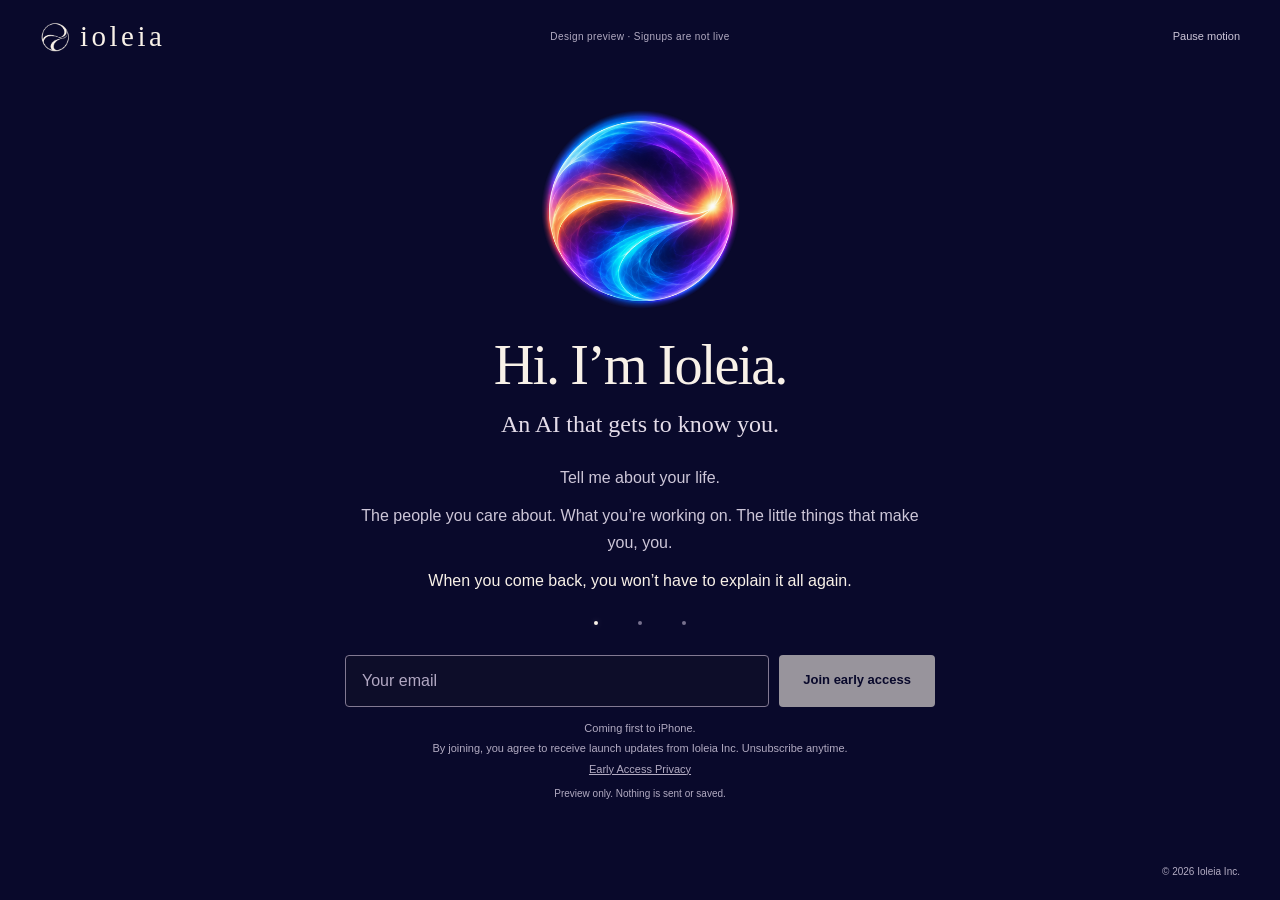
==== commit 9946e4a6: "Prepare bounded website signup and exact-source header; keep AWS pending" ====
--- a/index.html
+++ b/index.html
@@ -8,15 +8,17 @@
   <meta name="robots" content="noindex, nofollow">
   <meta http-equiv="Content-Security-Policy" content="default-src 'none'; img-src 'self' data:; style-src 'self'; script-src 'self'; connect-src 'none'; form-action 'none'; base-uri 'none'; object-src 'none'">
   <title>Ioleia — An AI that gets to know you</title>
-  <link rel="icon" href="./assets/ioleia-a2-1-approved-symbol.png" type="image/png">
+  <link rel="icon" href="./assets/ioleia-a2-1-header-ivory.png" type="image/png">
   <link rel="stylesheet" href="./styles.css">
-  <script src="./preview.js" defer></script>
+  <meta name="referrer" content="no-referrer">
+  <script src="./signup-config.js" defer></script>
+  <script src="./site.js" defer></script>
 </head>
 <body>
   <a class="skip-link" href="#main">Skip to content</a>
   <header class="site-header shell">
     <span class="brand-lockup" aria-label="Ioleia">
-      <img class="brand-mark" src="./assets/ioleia-a2-1-approved-symbol.png" width="30" height="30" alt="">
+      <img class="brand-mark" src="./assets/ioleia-a2-1-header-ivory.png" width="30" height="30" alt="">
       <span class="wordmark">ioleia</span>
     </span>
     <span class="preview-notice preview-only">Design preview · Signups are not live</span>
@@ -65,19 +67,20 @@
         <button type="button" aria-label="Read message 3: We haven’t met yet." aria-controls="messages" aria-pressed="false"><span></span></button>
       </div>
 
-      <form class="signup-form" id="signup-form" aria-describedby="signup-copy preview-copy" autocomplete="off">
+      <form class="signup-form" id="signup-form" aria-describedby="signup-copy" autocomplete="off">
         <div class="signup-row">
           <label class="sr-only" for="email">Email</label>
           <input id="email" type="email" autocomplete="off" inputmode="email" maxlength="254" placeholder="Your email" required disabled>
-          <button class="button" id="preview-submit" type="submit" disabled>Join early access</button>
+          <button class="button" id="signup-submit" type="submit" disabled>Join early access</button>
         </div>
         <div class="signup-meta" id="signup-copy">
           <span>Coming first to iPhone.</span>
-          <span>Launch updates only. Unsubscribe anytime.</span>
+          <span>By joining, you agree to receive launch updates from Ioleia Inc. Unsubscribe anytime.</span>
+        <a href="./early-access-privacy.html">Early Access Privacy</a>
         </div>
         <p class="preview-copy preview-only" id="preview-copy">Preview only. Nothing is sent or saved.</p>
         <p class="form-status" role="status" tabindex="-1"></p>
-        <noscript><p class="noscript-note">This preview form is off. All three messages are shown above.</p></noscript>
+        <noscript><p class="noscript-note">JavaScript is needed to join the early-access list. All three messages are shown above.</p></noscript>
       </form>
     </div>
   </main>
--- a/styles.css
+++ b/styles.css
@@ -14,7 +14,7 @@
 .brand-mark{display:block;width:30px;height:30px}
 .wordmark{font:400 29px/1.1 Georgia,"Times New Roman",serif;letter-spacing:.12em}
 .preview-notice{color:var(--soft);font-size:10px;letter-spacing:.04em;text-align:center}
-.motion-control{justify-self:end;min-height:44px;padding:8px 0 8px 12px;border:0;background:none;color:var(--muted);font-size:11px}
+.motion-control{grid-column:3;justify-self:end;min-height:44px;padding:8px 0 8px 12px;border:0;background:none;color:var(--muted);font-size:11px}
 
 main{flex:1;display:grid;place-items:center;padding:12px 24px 24px;outline:none}
 .scene{width:min(100%,760px);display:flex;flex-direction:column;align-items:center;text-align:center}
@@ -105,3 +105,5 @@
  .message-controls span{background:GrayText}
  .message-controls [aria-pressed="true"] span{background:CanvasText}
 }
+
+.privacy-main{display:block;width:min(calc(100% - 40px),680px);margin:auto;padding:64px 0}.privacy-main h1{font:400 38px/1.2 Georgia,serif;margin-bottom:28px}.privacy-main p{margin:0 0 22px}.privacy-main a{text-underline-offset:3px}
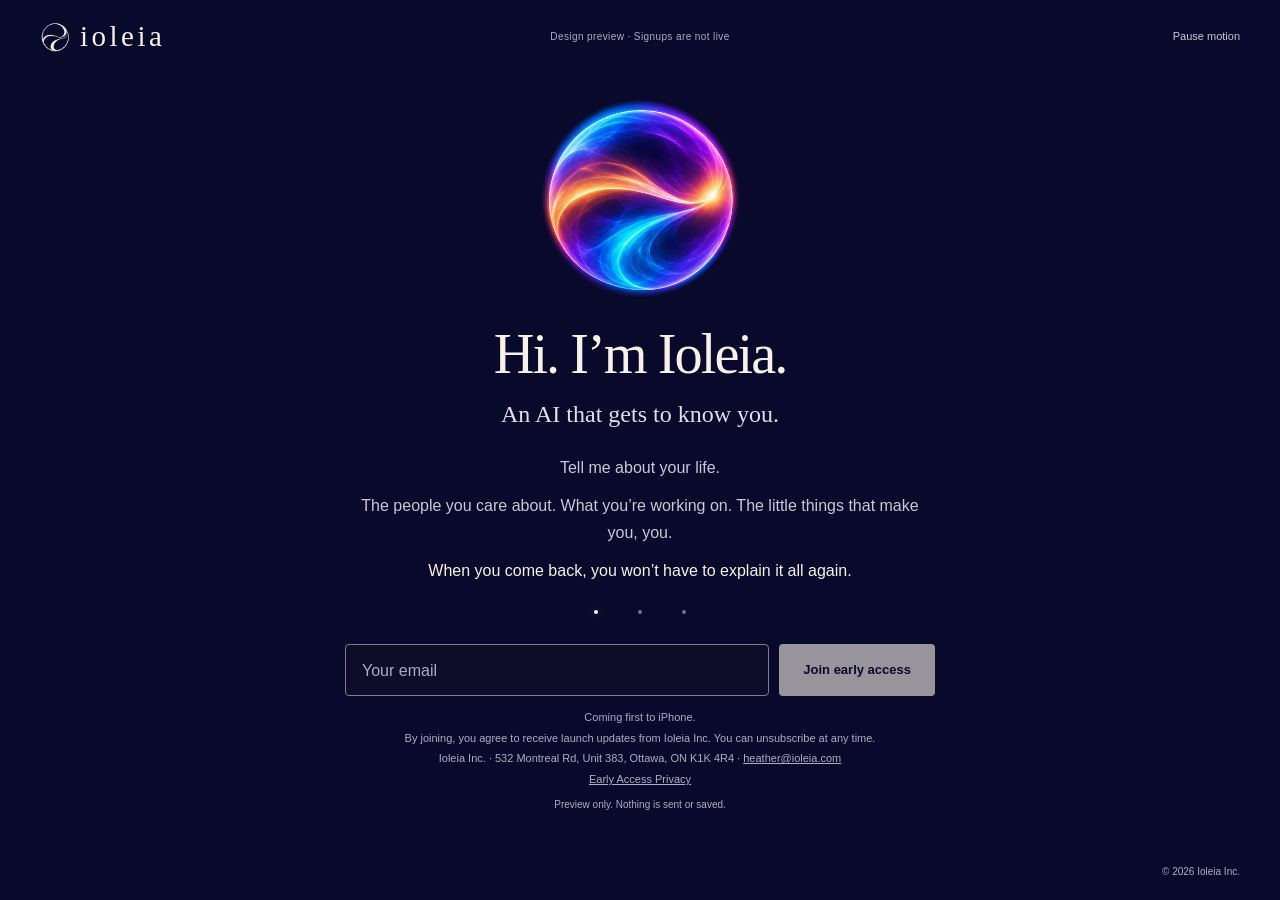
==== commit 6ec3b8d5: "website: add contact disclosure to early-access consent" ====
--- a/index.html
+++ b/index.html
@@ -75,8 +75,9 @@
         </div>
         <div class="signup-meta" id="signup-copy">
           <span>Coming first to iPhone.</span>
-          <span>By joining, you agree to receive launch updates from Ioleia Inc. Unsubscribe anytime.</span>
-        <a href="./early-access-privacy.html">Early Access Privacy</a>
+          <span>By joining, you agree to receive launch updates from Ioleia Inc. You can unsubscribe at any time.</span>
+          <span>Ioleia Inc. · 532 Montreal Rd, Unit 383, Ottawa, ON K1K 4R4 · <a href="mailto:heather@ioleia.com">heather@ioleia.com</a></span>
+          <a href="./early-access-privacy.html">Early Access Privacy</a>
         </div>
         <p class="preview-copy preview-only" id="preview-copy">Preview only. Nothing is sent or saved.</p>
         <p class="form-status" role="status" tabindex="-1"></p>
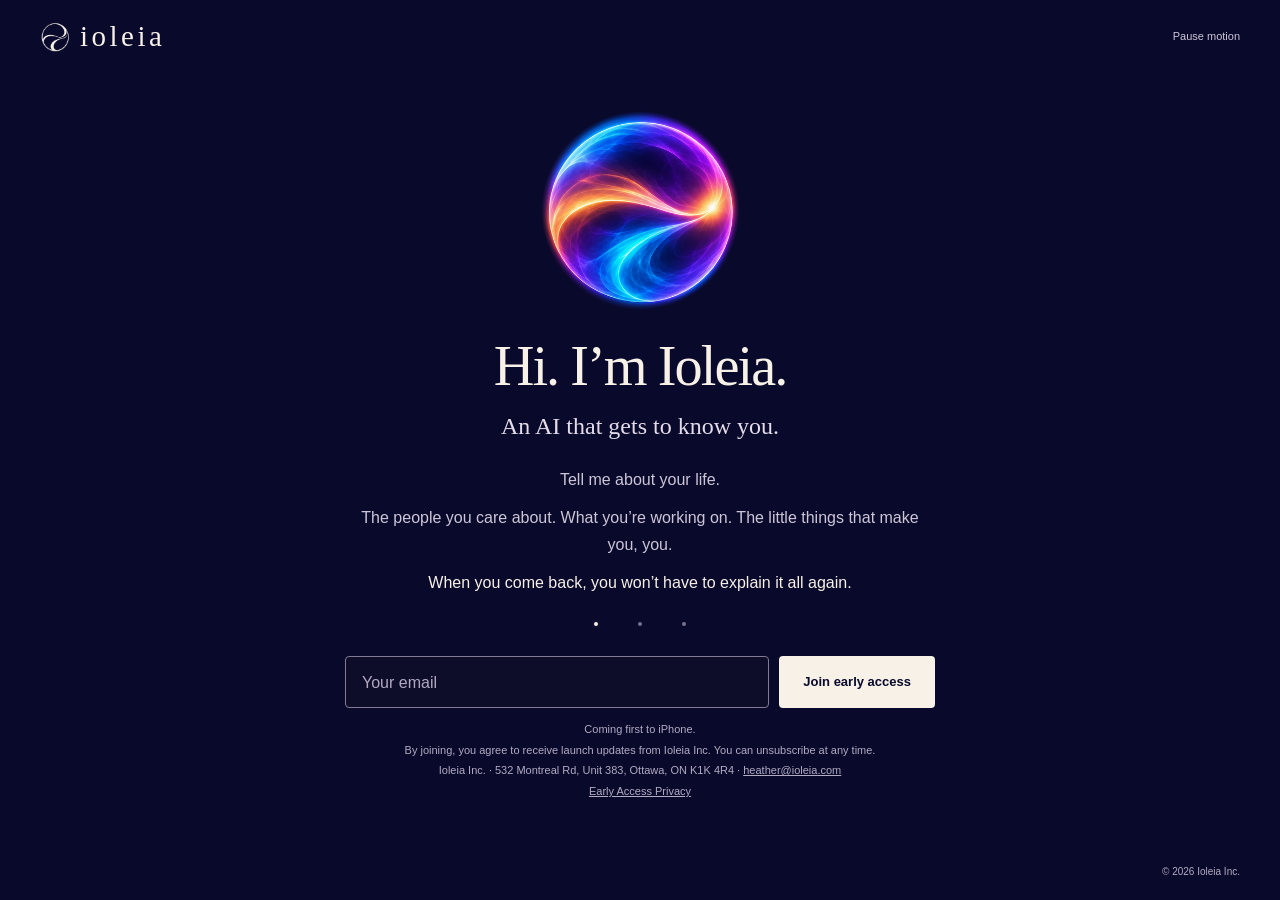
==== commit 54355729: "Launch verified early-access signup with consent v4" ====
--- a/index.html
+++ b/index.html
@@ -5,8 +5,7 @@
   <meta name="viewport" content="width=device-width, initial-scale=1">
   <meta name="description" content="Meet Ioleia. An AI that gets to know you. Coming first to iPhone.">
   <meta name="theme-color" content="#09092b">
-  <meta name="robots" content="noindex, nofollow">
-  <meta http-equiv="Content-Security-Policy" content="default-src 'none'; img-src 'self' data:; style-src 'self'; script-src 'self'; connect-src 'none'; form-action 'none'; base-uri 'none'; object-src 'none'">
+  <meta http-equiv="Content-Security-Policy" content="default-src 'none'; img-src 'self' data:; style-src 'self'; script-src 'self'; connect-src https://ymcj9la56g.execute-api.ca-central-1.amazonaws.com; form-action 'none'; base-uri 'none'; object-src 'none'">
   <title>Ioleia — An AI that gets to know you</title>
   <link rel="icon" href="./assets/ioleia-a2-1-header-ivory.png" type="image/png">
   <link rel="stylesheet" href="./styles.css">
@@ -21,7 +20,6 @@
       <img class="brand-mark" src="./assets/ioleia-a2-1-header-ivory.png" width="30" height="30" alt="">
       <span class="wordmark">ioleia</span>
     </span>
-    <span class="preview-notice preview-only">Design preview · Signups are not live</span>
     <button class="motion-control" id="motion-control" type="button" aria-pressed="false" hidden>Pause motion</button>
   </header>
 
@@ -79,7 +77,6 @@
           <span>Ioleia Inc. · 532 Montreal Rd, Unit 383, Ottawa, ON K1K 4R4 · <a href="mailto:heather@ioleia.com">heather@ioleia.com</a></span>
           <a href="./early-access-privacy.html">Early Access Privacy</a>
         </div>
-        <p class="preview-copy preview-only" id="preview-copy">Preview only. Nothing is sent or saved.</p>
         <p class="form-status" role="status" tabindex="-1"></p>
         <noscript><p class="noscript-note">JavaScript is needed to join the early-access list. All three messages are shown above.</p></noscript>
       </form>
